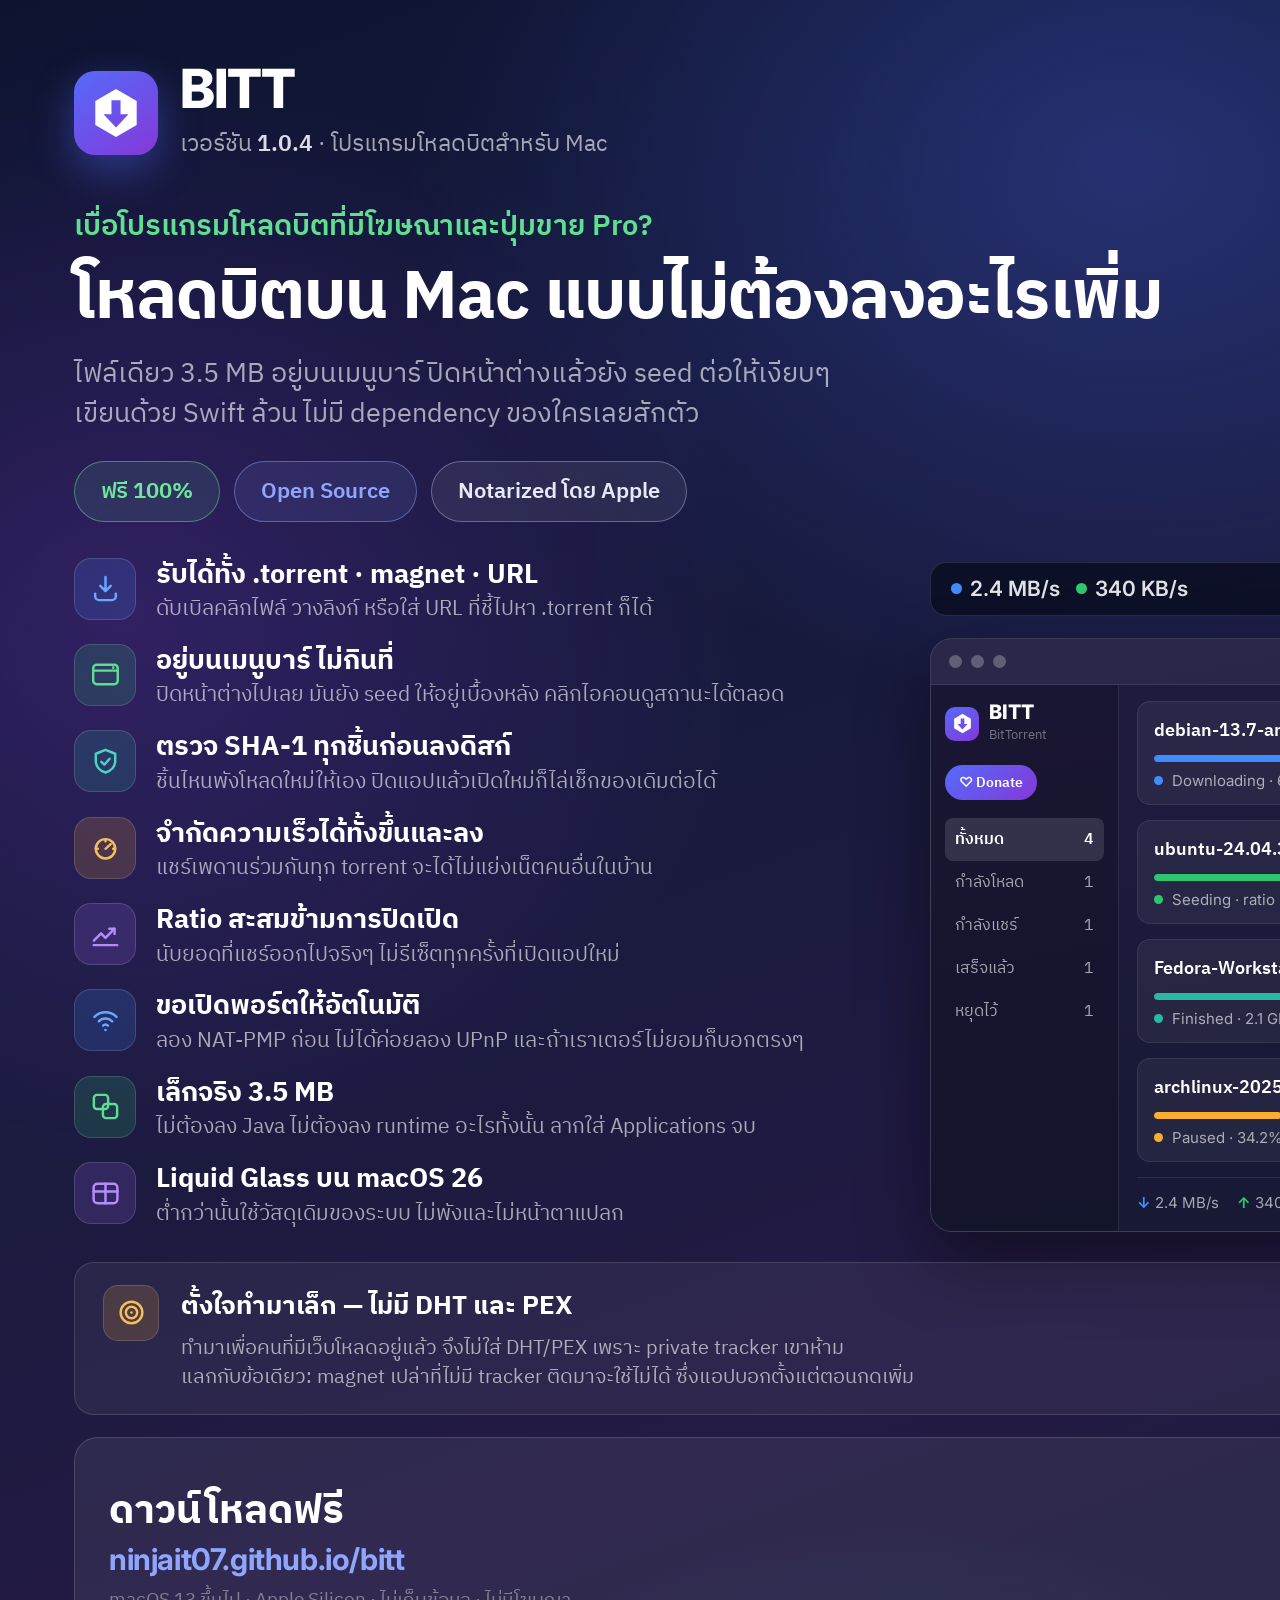
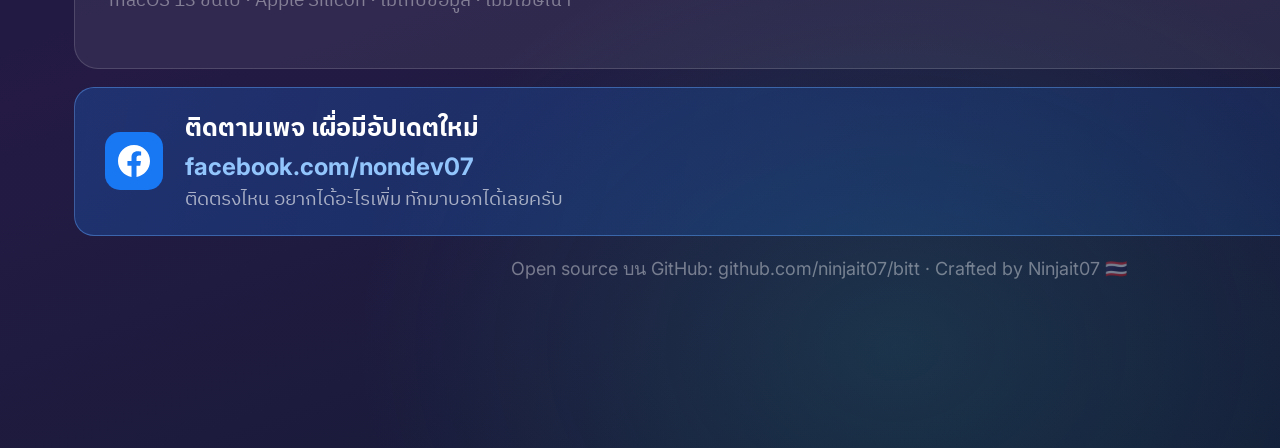
==== promo/poster-th.html @ bd5531f8 "A promo site and a Thai one-page to go with it docs/ is a landing page served from GitHub Pages, and" ====
<!doctype html>
<html lang="th">
<head>
<meta charset="utf-8">
<link rel="preconnect" href="https://fonts.googleapis.com">
<link rel="preconnect" href="https://fonts.gstatic.com" crossorigin>
<link href="https://fonts.googleapis.com/css2?family=IBM+Plex+Sans+Thai:wght@400;500;600;700&family=Inter:wght@400;500;600;700;800&display=swap" rel="stylesheet">
<style>
  :root{
    --brand-a:#546BFA; --brand-b:#8538D9;
    --down:#408CFF; --seed:#2EC770; --pause:#FAAD2E; --done:#29B8A3; --meta:#A36BFA;
    --ink:#ffffff; --dim:rgba(255,255,255,.62); --dimmer:rgba(255,255,255,.40);
  }
  *{margin:0;padding:0;box-sizing:border-box}
  body{
    width:1638px;height:2048px;overflow:hidden;
    font-family:'IBM Plex Sans Thai','Inter',-apple-system,sans-serif;
    color:var(--ink);
    background:
      radial-gradient(1200px 900px at 88% 8%, rgba(84,107,250,.30), transparent 60%),
      radial-gradient(1000px 900px at 10% 30%, rgba(133,56,217,.26), transparent 62%),
      radial-gradient(900px 700px at 70% 95%, rgba(41,184,163,.16), transparent 60%),
      linear-gradient(160deg,#0d1430 0%,#171a3d 38%,#241a44 68%,#141b36 100%);
    padding:62px 74px 34px;display:flex;flex-direction:column;
  }
  .row{display:flex;align-items:center}

  /* ---- header ---- */
  header{display:flex;align-items:center;gap:22px;margin-bottom:40px}
  .mark{width:84px;height:84px;border-radius:21px;background:linear-gradient(145deg,var(--brand-a),var(--brand-b));
        display:flex;align-items:center;justify-content:center;box-shadow:0 14px 40px rgba(84,107,250,.42)}
  .mark svg{width:52px;height:52px}
  .wordmark{font-family:'Inter',sans-serif;font-size:54px;font-weight:800;letter-spacing:-1.5px;line-height:1}
  .sub{font-size:23px;color:var(--dim);margin-top:9px}
  .sub b{color:rgba(255,255,255,.85);font-weight:600}

  /* ---- hero ---- */
  .eyebrow{font-size:29px;font-weight:600;color:#5ee08f;margin-bottom:10px}
  h1{font-size:68px;font-weight:700;line-height:1.14;letter-spacing:-1px;margin-bottom:16px}
  .lede{font-size:27px;color:var(--dim);line-height:1.5;max-width:1180px}
  .pills{display:flex;gap:14px;margin:26px 0 36px}
  .pill{padding:11px 26px;border-radius:999px;font-size:22px;font-weight:600;border:1.5px solid}
  .p1{color:#6ee79b;border-color:rgba(110,231,155,.45);background:rgba(110,231,155,.10)}
  .p2{color:#8ea6ff;border-color:rgba(142,166,255,.45);background:rgba(142,166,255,.10)}
  .p3{color:#e6e9f5;border-color:rgba(230,233,245,.32);background:rgba(255,255,255,.07)}

  /* ---- body ---- */
  .body{display:flex;gap:44px}
  .features{width:812px;display:flex;flex-direction:column;gap:19px}
  .feat{display:flex;gap:20px;align-items:flex-start}
  .ico{width:62px;height:62px;border-radius:17px;flex:none;display:flex;align-items:center;justify-content:center;
       border:1.5px solid rgba(255,255,255,.14)}
  .ico svg{width:31px;height:31px;fill:none;stroke:currentColor;stroke-width:1.9;stroke-linecap:round;stroke-linejoin:round}
  .feat h3{font-size:27px;font-weight:700;line-height:1.28;margin-bottom:3px}
  .feat p{font-size:21px;color:var(--dim);line-height:1.42}

  /* ---- app mock ---- */
  .mockwrap{flex:1;display:flex;flex-direction:column;gap:22px;padding-top:4px}
  .menubar{background:rgba(10,14,32,.82);border:1px solid rgba(255,255,255,.12);border-radius:16px;
           padding:13px 20px;display:flex;align-items:center;gap:16px;font-size:21px;font-weight:600;
           font-family:'Inter',sans-serif}
  .mb-chip{display:flex;align-items:center;gap:8px;color:rgba(255,255,255,.88)}
  .mb-dot{width:11px;height:11px;border-radius:50%}
  .win{background:linear-gradient(170deg,rgba(32,27,64,.96),rgba(22,25,52,.96));
       border:1px solid rgba(255,255,255,.15);border-radius:22px;overflow:hidden;flex:1;
       box-shadow:0 30px 70px rgba(0,0,0,.45);display:flex;flex-direction:column}
  .titlebar{height:46px;display:flex;align-items:center;padding:0 18px;gap:9px;
            border-bottom:1px solid rgba(255,255,255,.09);background:rgba(255,255,255,.05)}
  .tdot{width:13px;height:13px;border-radius:50%;background:rgba(255,255,255,.26)}
  .winbody{display:flex;flex:1}
  .side{width:188px;border-right:1px solid rgba(255,255,255,.09);padding:17px 14px;background:rgba(0,0,0,.18)}
  .brandrow{display:flex;align-items:center;gap:10px;margin-bottom:5px}
  .brandrow .m{width:34px;height:34px;border-radius:10px;background:linear-gradient(145deg,var(--brand-a),var(--brand-b));
               display:flex;align-items:center;justify-content:center}
  .brandrow .m svg{width:21px;height:21px}
  .bname{font-family:'Inter',sans-serif;font-weight:800;font-size:20px;line-height:1}
  .bsub{font-size:13px;color:var(--dimmer);margin-top:2px}
  .donate{margin:14px 0 18px;display:inline-flex;align-items:center;gap:6px;font-size:14px;font-weight:600;
          padding:6px 14px;border-radius:999px;background:linear-gradient(135deg,var(--brand-a),var(--brand-b));color:#fff}
  .filt{font-size:16px;color:var(--dim);padding:8px 10px;border-radius:8px;display:flex;justify-content:space-between}
  .filt.on{background:rgba(255,255,255,.12);color:#fff;font-weight:600}
  .list{flex:1;padding:16px 18px;display:flex;flex-direction:column;gap:15px}
  .item{background:rgba(255,255,255,.055);border:1px solid rgba(255,255,255,.08);border-radius:13px;padding:14px 16px}
  .iname{font-size:18px;font-weight:600;margin-bottom:9px;display:flex;align-items:center;gap:9px}
  .bar{height:7px;border-radius:4px;background:rgba(255,255,255,.12);overflow:hidden;margin-bottom:9px}
  .bar i{display:block;height:100%;border-radius:4px}
  .statusbar{margin-top:auto;padding-top:13px;border-top:1px solid rgba(255,255,255,.09);
             display:flex;gap:18px;align-items:center;font-size:15px;color:var(--dim);
             font-family:'Inter',sans-serif}
  .meta{font-size:15px;color:var(--dim);display:flex;gap:9px;align-items:center;font-family:'Inter',sans-serif}
  .sdot{width:9px;height:9px;border-radius:50%;flex:none}

  /* ---- scope note ---- */
  .note{margin:30px 0 0;background:rgba(255,255,255,.055);border:1px solid rgba(255,255,255,.13);
        border-radius:20px;padding:22px 28px;display:flex;gap:22px;align-items:flex-start}
  .note .ico{width:56px;height:56px;border-radius:15px}
  .note h3{font-size:26px;font-weight:700;margin-bottom:6px}
  .note p{font-size:20px;color:var(--dim);line-height:1.45}

  /* ---- cta ---- */
  .cta{margin-top:22px;background:rgba(255,255,255,.065);border:1px solid rgba(255,255,255,.15);
       border-radius:24px;padding:26px 34px;display:flex;align-items:center;gap:30px}
  .cta h2{font-size:40px;font-weight:700;line-height:1.1;margin-bottom:8px}
  .url{font-family:'Inter',sans-serif;font-size:30px;font-weight:700;color:#8ea6ff;letter-spacing:-.4px}
  .req{font-size:19px;color:var(--dimmer);margin-top:8px}
  .qr{width:142px;height:142px;border-radius:15px;background:#fff;padding:9px;flex:none}
  .qr img{width:100%;height:100%;display:block}
  .qrlabel{font-size:17px;color:var(--dim);text-align:center;margin-top:8px}

  .fb{margin-top:18px;background:linear-gradient(100deg,rgba(24,119,242,.26),rgba(24,119,242,.10));
      border:1px solid rgba(96,165,250,.45);border-radius:20px;padding:20px 30px;display:flex;align-items:center;gap:22px}
  .fbico{width:58px;height:58px;border-radius:15px;background:#1877F2;display:flex;align-items:center;justify-content:center;flex:none}
  .fbico svg{width:32px;height:32px;fill:#fff}
  .fb h3{font-size:25px;font-weight:700;margin-bottom:3px}
  .fb .handle{font-family:'Inter',sans-serif;font-size:24px;font-weight:700;color:#93c5fd}
  .fb p{font-size:19px;color:var(--dim);margin-top:3px}
  .fbqr{width:96px;height:96px;background:#fff;border-radius:14px;padding:7px;margin-left:auto;flex:none}
  .fbqr img{width:100%;height:100%;display:block}

  footer{margin-top:18px;text-align:center;font-size:18px;color:var(--dimmer);font-family:'Inter',sans-serif}
</style>
</head>
<body>

<header>
  <div class="mark">
    <svg viewBox="0 0 100 100"><path fill="#fff" fill-rule="evenodd"
      d="M50 4 L10.2 27 L10.2 73 L50 96 L89.8 73 L89.8 27 Z
         M41.26 25.6 L58.74 25.6 L58.74 52.53 L73.92 52.53 L50 78.06 L26.08 52.53 L41.26 52.53 Z"/></svg>
  </div>
  <div>
    <div class="wordmark">BITT</div>
    <div class="sub">เวอร์ชัน <b>1.0.4</b> · โปรแกรมโหลดบิตสำหรับ Mac</div>
  </div>
</header>

<div class="eyebrow">เบื่อโปรแกรมโหลดบิตที่มีโฆษณาและปุ่มขาย Pro?</div>
<h1>โหลดบิตบน Mac แบบไม่ต้องลงอะไรเพิ่ม</h1>
<div class="lede">ไฟล์เดียว 3.5 MB อยู่บนเมนูบาร์ ปิดหน้าต่างแล้วยัง seed ต่อให้เงียบๆ<br>เขียนด้วย Swift ล้วน ไม่มี dependency ของใครเลยสักตัว</div>

<div class="pills">
  <div class="pill p1">ฟรี 100%</div>
  <div class="pill p2">Open Source</div>
  <div class="pill p3">Notarized โดย Apple</div>
</div>

<div class="body">
  <div class="features">
    <div class="feat">
      <div class="ico" style="background:rgba(64,140,255,.17);color:#6ba6ff"><svg viewBox="0 0 24 24"><path d="M12 3v11m0 0l-4-4m4 4l4-4"/><path d="M4 16v2a3 3 0 0 0 3 3h10a3 3 0 0 0 3-3v-2"/></svg></div>
      <div><h3>รับได้ทั้ง .torrent · magnet · URL</h3>
      <p>ดับเบิลคลิกไฟล์ วางลิงก์ หรือใส่ URL ที่ชี้ไปหา .torrent ก็ได้</p></div>
    </div>
    <div class="feat">
      <div class="ico" style="background:rgba(46,199,112,.17);color:#5fdc93"><svg viewBox="0 0 24 24"><rect x="2.5" y="4.5" width="19" height="15" rx="2.6"/><path d="M2.5 9h19"/><circle cx="18" cy="6.7" r="1" fill="currentColor" stroke="none"/></svg></div>
      <div><h3>อยู่บนเมนูบาร์ ไม่กินที่</h3>
      <p>ปิดหน้าต่างไปเลย มันยัง seed ให้อยู่เบื้องหลัง คลิกไอคอนดูสถานะได้ตลอด</p></div>
    </div>
    <div class="feat">
      <div class="ico" style="background:rgba(41,184,163,.17);color:#4fd4c2"><svg viewBox="0 0 24 24"><path d="M12 3l7.5 3v5.6c0 4.3-3.1 7.6-7.5 8.9-4.4-1.3-7.5-4.6-7.5-8.9V6L12 3z"/><path d="M8.8 12.2l2.3 2.3 4.1-4.6"/></svg></div>
      <div><h3>ตรวจ SHA-1 ทุกชิ้นก่อนลงดิสก์</h3>
      <p>ชิ้นไหนพังโหลดใหม่ให้เอง ปิดแอปแล้วเปิดใหม่ก็ไล่เช็กของเดิมต่อได้</p></div>
    </div>
    <div class="feat">
      <div class="ico" style="background:rgba(250,173,46,.17);color:#f5bd5c"><svg viewBox="0 0 24 24"><circle cx="12" cy="13" r="7.5"/><path d="M12 13l4-3.6"/><path d="M4.5 13h1.6M17.9 13h1.6M12 5.5v1.6"/></svg></div>
      <div><h3>จำกัดความเร็วได้ทั้งขึ้นและลง</h3>
      <p>แชร์เพดานร่วมกันทุก torrent จะได้ไม่แย่งเน็ตคนอื่นในบ้าน</p></div>
    </div>
    <div class="feat">
      <div class="ico" style="background:rgba(163,107,250,.17);color:#b48dfb"><svg viewBox="0 0 24 24"><path d="M3 17.5l5.6-5.6 3.4 3.4 7-7"/><path d="M15 8.3h4v4"/><path d="M3 21h18"/></svg></div>
      <div><h3>Ratio สะสมข้ามการปิดเปิด</h3>
      <p>นับยอดที่แชร์ออกไปจริงๆ ไม่รีเซ็ตทุกครั้งที่เปิดแอปใหม่</p></div>
    </div>
    <div class="feat">
      <div class="ico" style="background:rgba(64,140,255,.17);color:#6ba6ff"><svg viewBox="0 0 24 24"><path d="M3.5 9.2a12 12 0 0 1 17 0"/><path d="M6.8 12.6a7.4 7.4 0 0 1 10.4 0"/><path d="M10.1 16a2.8 2.8 0 0 1 3.8 0"/><circle cx="12" cy="19.4" r="1" fill="currentColor" stroke="none"/></svg></div>
      <div><h3>ขอเปิดพอร์ตให้อัตโนมัติ</h3>
      <p>ลอง NAT-PMP ก่อน ไม่ได้ค่อยลอง UPnP และถ้าเราเตอร์ไม่ยอมก็บอกตรงๆ</p></div>
    </div>
    <div class="feat">
      <div class="ico" style="background:rgba(46,199,112,.17);color:#5fdc93"><svg viewBox="0 0 24 24"><rect x="3" y="3" width="11" height="11" rx="2.4"/><rect x="10" y="10" width="11" height="11" rx="2.4"/></svg></div>
      <div><h3>เล็กจริง 3.5 MB</h3>
      <p>ไม่ต้องลง Java ไม่ต้องลง runtime อะไรทั้งนั้น ลากใส่ Applications จบ</p></div>
    </div>
    <div class="feat">
      <div class="ico" style="background:rgba(163,107,250,.17);color:#b48dfb"><svg viewBox="0 0 24 24"><rect x="2.8" y="4.5" width="18.4" height="15" rx="3"/><path d="M12 4.5v15"/><path d="M2.8 10.4h18.4"/></svg></div>
      <div><h3>Liquid Glass บน macOS 26</h3>
      <p>ต่ำกว่านั้นใช้วัสดุเดิมของระบบ ไม่พังและไม่หน้าตาแปลก</p></div>
    </div>
  </div>

  <div class="mockwrap">
    <div class="menubar">
      <div class="mb-chip"><span class="mb-dot" style="background:var(--down)"></span>2.4 MB/s</div>
      <div class="mb-chip"><span class="mb-dot" style="background:var(--seed)"></span>340 KB/s</div>
      <div style="margin-left:auto;width:26px;height:26px;border-radius:8px;background:linear-gradient(145deg,var(--brand-a),var(--brand-b));display:flex;align-items:center;justify-content:center">
        <svg viewBox="0 0 100 100" style="width:17px;height:17px"><path fill="#fff" fill-rule="evenodd"
        d="M50 4 L10.2 27 L10.2 73 L50 96 L89.8 73 L89.8 27 Z
           M41.26 25.6 L58.74 25.6 L58.74 52.53 L73.92 52.53 L50 78.06 L26.08 52.53 L41.26 52.53 Z"/></svg>
      </div>
    </div>

    <div class="win">
      <div class="titlebar"><div class="tdot"></div><div class="tdot"></div><div class="tdot"></div></div>
      <div class="winbody">
        <div class="side">
          <div class="brandrow">
            <div class="m"><svg viewBox="0 0 100 100"><path fill="#fff" fill-rule="evenodd"
              d="M50 4 L10.2 27 L10.2 73 L50 96 L89.8 73 L89.8 27 Z
                 M41.26 25.6 L58.74 25.6 L58.74 52.53 L73.92 52.53 L50 78.06 L26.08 52.53 L41.26 52.53 Z"/></svg></div>
            <div><div class="bname">BITT</div><div class="bsub">BitTorrent</div></div>
          </div>
          <div class="donate">♡ Donate</div>
          <div class="filt on">ทั้งหมด <span>4</span></div>
          <div class="filt">กำลังโหลด <span>1</span></div>
          <div class="filt">กำลังแชร์ <span>1</span></div>
          <div class="filt">เสร็จแล้ว <span>1</span></div>
          <div class="filt">หยุดไว้ <span>1</span></div>
        </div>
        <div class="list">
          <div class="item">
            <div class="iname">debian-13.7-amd64-netinst.iso</div>
            <div class="bar"><i style="width:68%;background:var(--down)"></i></div>
            <div class="meta"><span class="sdot" style="background:var(--down)"></span>Downloading · 68.4% · 2.4 MB/s · 18 peers</div>
          </div>
          <div class="item">
            <div class="iname">ubuntu-24.04.3-desktop-amd64.iso</div>
            <div class="bar"><i style="width:100%;background:var(--seed)"></i></div>
            <div class="meta"><span class="sdot" style="background:var(--seed)"></span>Seeding · ratio 2.41 · 340 KB/s</div>
          </div>
          <div class="item">
            <div class="iname">Fedora-Workstation-41-x86_64.iso</div>
            <div class="bar"><i style="width:100%;background:var(--done)"></i></div>
            <div class="meta"><span class="sdot" style="background:var(--done)"></span>Finished · 2.1 GB</div>
          </div>
          <div class="item">
            <div class="iname">archlinux-2025.10.01-x86_64.iso</div>
            <div class="bar"><i style="width:34%;background:var(--pause)"></i></div>
            <div class="meta"><span class="sdot" style="background:var(--pause)"></span>Paused · 34.2% · 1.2 GB of 3.5 GB</div>
          </div>
          <div class="statusbar">
            <span><b style="color:var(--down)">↓</b> 2.4 MB/s</span>
            <span><b style="color:var(--seed)">↑</b> 340 KB/s</span>
            <span style="margin-left:auto">พอร์ต 51413</span>
          </div>
        </div>
      </div>
    </div>
  </div>
</div>

<div class="note">
  <div class="ico" style="background:rgba(250,173,46,.16);color:#f5bd5c"><svg viewBox="0 0 24 24"><circle cx="12" cy="12" r="8.4"/><circle cx="12" cy="12" r="4.4"/><circle cx="12" cy="12" r="1" fill="currentColor" stroke="none"/></svg></div>
  <div>
    <h3>ตั้งใจทำมาเล็ก — ไม่มี DHT และ PEX</h3>
    <p>ทำมาเพื่อคนที่มีเว็บโหลดอยู่แล้ว จึงไม่ใส่ DHT/PEX เพราะ private tracker เขาห้าม<br>แลกกับข้อเดียว: magnet เปล่าที่ไม่มี tracker ติดมาจะใช้ไม่ได้ ซึ่งแอปบอกตั้งแต่ตอนกดเพิ่ม</p>
  </div>
</div>

<div class="cta">
  <div style="flex:1">
    <h2>ดาวน์โหลดฟรี</h2>
    <div class="url">ninjait07.github.io/bitt</div>
    <div class="req">macOS 13 ขึ้นไป · Apple Silicon · ไม่เก็บข้อมูล · ไม่มีโฆษณา</div>
  </div>
  <div>
    <div class="qr"><img src="qr-site.png" alt=""></div>
    <div class="qrlabel">สแกนเลย</div>
  </div>
</div>

<div class="fb">
  <div class="fbico"><svg viewBox="0 0 24 24"><path d="M24 12.07C24 5.4 18.63 0 12 0S0 5.4 0 12.07C0 18.1 4.39 23.1 10.13 24v-8.44H7.08v-3.49h3.05V9.41c0-3.02 1.79-4.69 4.53-4.69 1.31 0 2.68.24 2.68.24v2.97h-1.51c-1.49 0-1.95.93-1.95 1.88v2.26h3.32l-.53 3.49h-2.79V24C19.61 23.1 24 18.1 24 12.07z"/></svg></div>
  <div>
    <h3>ติดตามเพจ เผื่อมีอัปเดตใหม่</h3>
    <div class="handle">facebook.com/nondev07</div>
    <p>ติดตรงไหน อยากได้อะไรเพิ่ม ทักมาบอกได้เลยครับ</p>
  </div>
  <div class="fbqr"><img src="qr-fb.png" alt=""></div>
</div>

<footer>Open source บน GitHub: github.com/ninjait07/bitt · Crafted by Ninjait07 🇹🇭</footer>

</body>
</html>
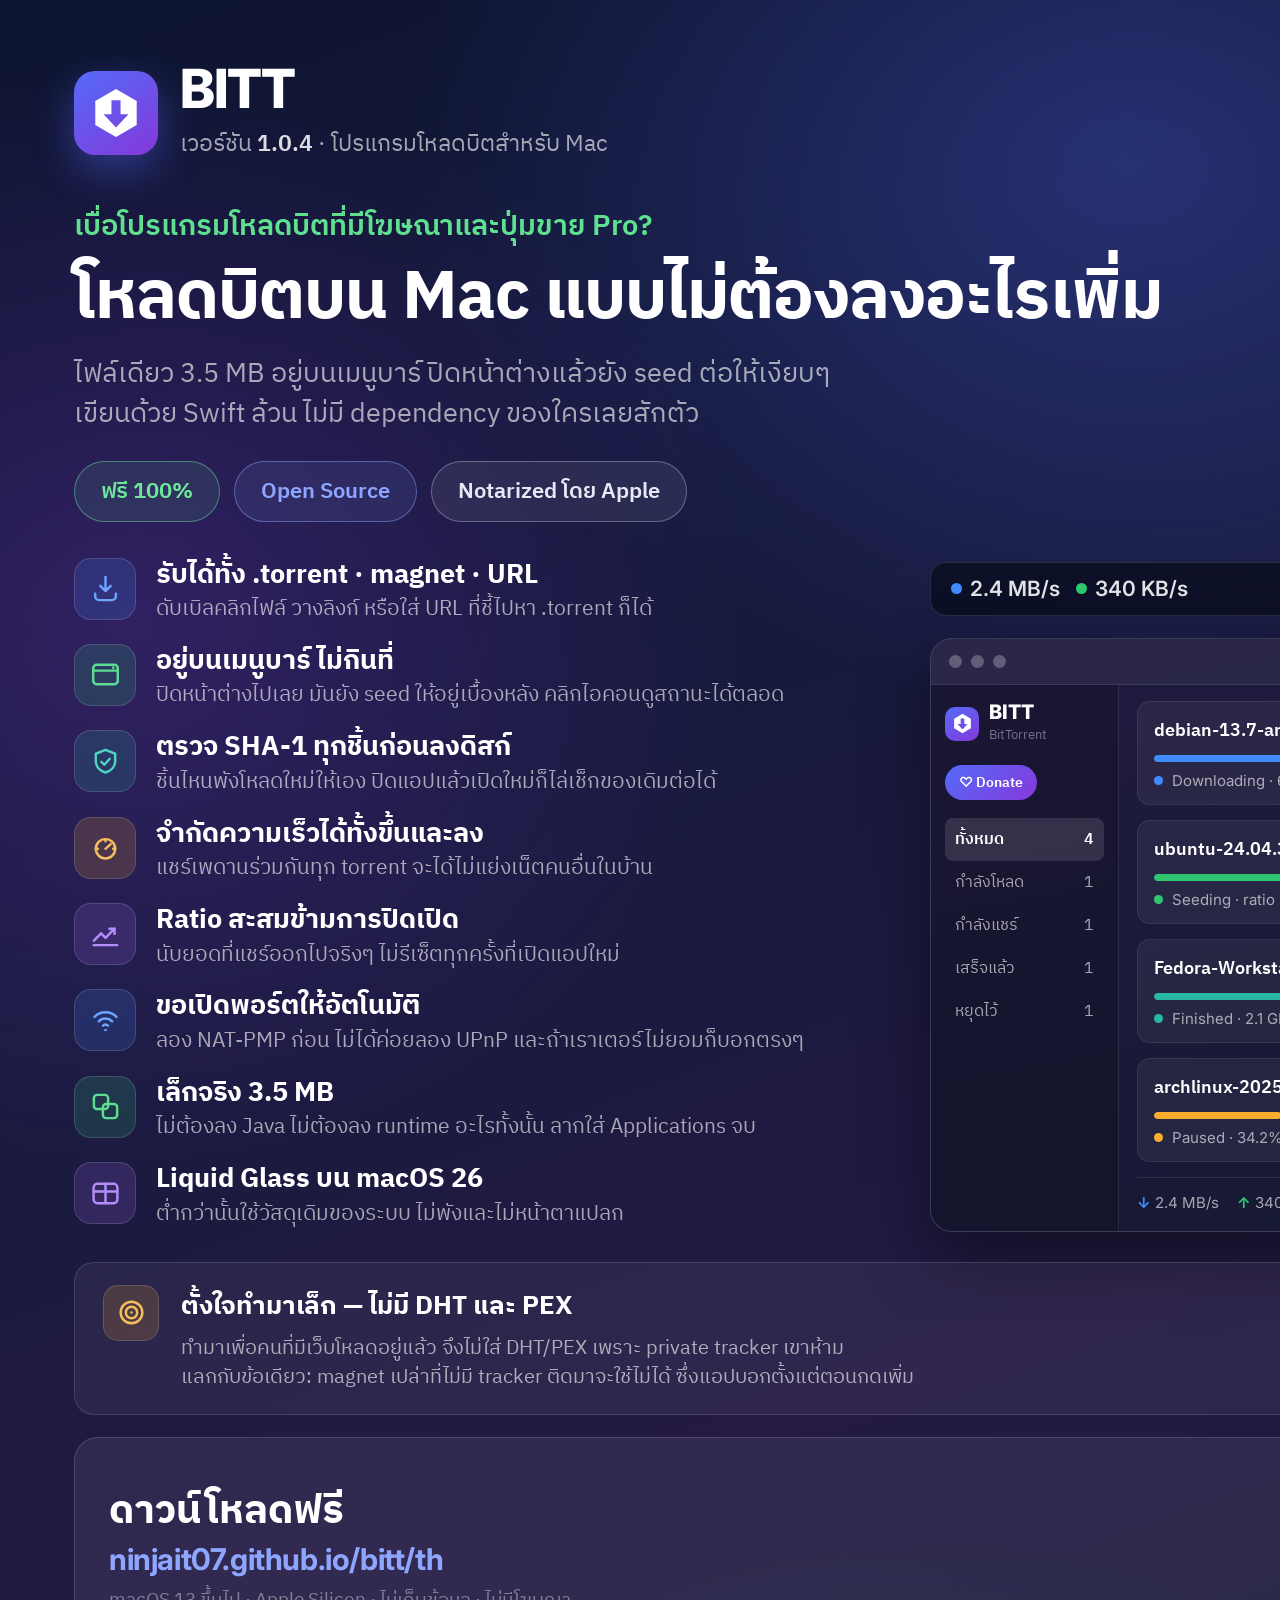
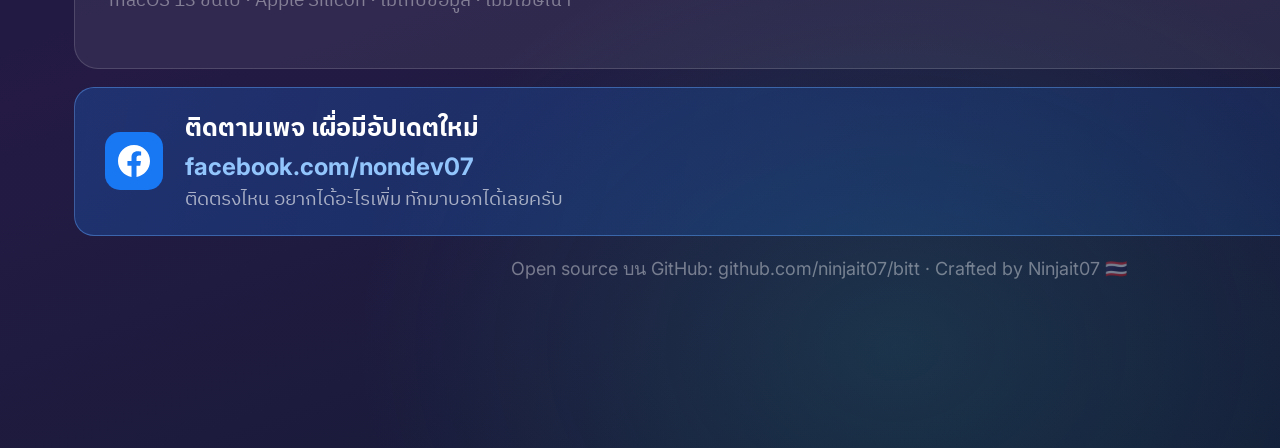
==== commit 6a2a8b71: "English is now the site's primary language The landing page is English at the root, with the Thai on" ====
--- a/promo/poster-th.html
+++ b/promo/poster-th.html
@@ -259,7 +259,7 @@
 <div class="cta">
   <div style="flex:1">
     <h2>ดาวน์โหลดฟรี</h2>
-    <div class="url">ninjait07.github.io/bitt</div>
+    <div class="url">ninjait07.github.io/bitt/th</div>
     <div class="req">macOS 13 ขึ้นไป · Apple Silicon · ไม่เก็บข้อมูล · ไม่มีโฆษณา</div>
   </div>
   <div>
